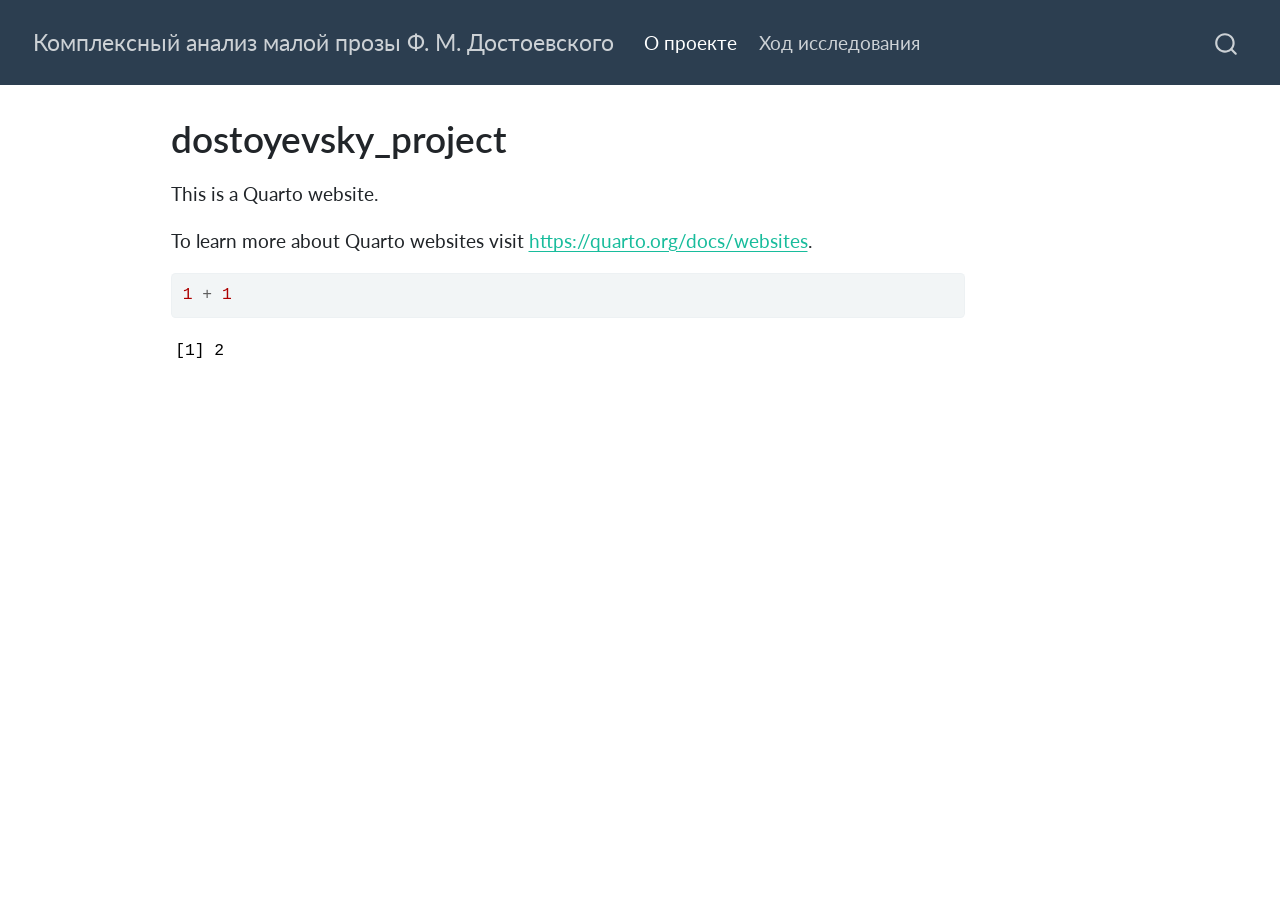
==== docs/index.html @ 0782aef2 "first commit" ====
<!DOCTYPE html>
<html xmlns="http://www.w3.org/1999/xhtml" lang="en" xml:lang="en"><head>

<meta charset="utf-8">
<meta name="generator" content="quarto-1.6.42">

<meta name="viewport" content="width=device-width, initial-scale=1.0, user-scalable=yes">


<title>dostoyevsky_project – Комплексный анализ малой прозы Ф. М. Достоевского</title>
<style>
code{white-space: pre-wrap;}
span.smallcaps{font-variant: small-caps;}
div.columns{display: flex; gap: min(4vw, 1.5em);}
div.column{flex: auto; overflow-x: auto;}
div.hanging-indent{margin-left: 1.5em; text-indent: -1.5em;}
ul.task-list{list-style: none;}
ul.task-list li input[type="checkbox"] {
  width: 0.8em;
  margin: 0 0.8em 0.2em -1em; /* quarto-specific, see https://github.com/quarto-dev/quarto-cli/issues/4556 */ 
  vertical-align: middle;
}
/* CSS for syntax highlighting */
pre > code.sourceCode { white-space: pre; position: relative; }
pre > code.sourceCode > span { line-height: 1.25; }
pre > code.sourceCode > span:empty { height: 1.2em; }
.sourceCode { overflow: visible; }
code.sourceCode > span { color: inherit; text-decoration: inherit; }
div.sourceCode { margin: 1em 0; }
pre.sourceCode { margin: 0; }
@media screen {
div.sourceCode { overflow: auto; }
}
@media print {
pre > code.sourceCode { white-space: pre-wrap; }
pre > code.sourceCode > span { display: inline-block; text-indent: -5em; padding-left: 5em; }
}
pre.numberSource code
  { counter-reset: source-line 0; }
pre.numberSource code > span
  { position: relative; left: -4em; counter-increment: source-line; }
pre.numberSource code > span > a:first-child::before
  { content: counter(source-line);
    position: relative; left: -1em; text-align: right; vertical-align: baseline;
    border: none; display: inline-block;
    -webkit-touch-callout: none; -webkit-user-select: none;
    -khtml-user-select: none; -moz-user-select: none;
    -ms-user-select: none; user-select: none;
    padding: 0 4px; width: 4em;
  }
pre.numberSource { margin-left: 3em;  padding-left: 4px; }
div.sourceCode
  {   }
@media screen {
pre > code.sourceCode > span > a:first-child::before { text-decoration: underline; }
}
</style>


<script src="site_libs/quarto-nav/quarto-nav.js"></script>
<script src="site_libs/quarto-nav/headroom.min.js"></script>
<script src="site_libs/clipboard/clipboard.min.js"></script>
<script src="site_libs/quarto-search/autocomplete.umd.js"></script>
<script src="site_libs/quarto-search/fuse.min.js"></script>
<script src="site_libs/quarto-search/quarto-search.js"></script>
<meta name="quarto:offset" content="./">
<script src="site_libs/quarto-html/quarto.js"></script>
<script src="site_libs/quarto-html/popper.min.js"></script>
<script src="site_libs/quarto-html/tippy.umd.min.js"></script>
<script src="site_libs/quarto-html/anchor.min.js"></script>
<link href="site_libs/quarto-html/tippy.css" rel="stylesheet">
<link href="site_libs/quarto-html/quarto-syntax-highlighting-2f5df379a58b258e96c21c0638c20c03.css" rel="stylesheet" id="quarto-text-highlighting-styles">
<script src="site_libs/bootstrap/bootstrap.min.js"></script>
<link href="site_libs/bootstrap/bootstrap-icons.css" rel="stylesheet">
<link href="site_libs/bootstrap/bootstrap-54c4bc6af68d22b9c19d94e2631b019e.min.css" rel="stylesheet" append-hash="true" id="quarto-bootstrap" data-mode="light">
<script id="quarto-search-options" type="application/json">{
  "location": "navbar",
  "copy-button": false,
  "collapse-after": 3,
  "panel-placement": "end",
  "type": "overlay",
  "limit": 50,
  "keyboard-shortcut": [
    "f",
    "/",
    "s"
  ],
  "show-item-context": false,
  "language": {
    "search-no-results-text": "No results",
    "search-matching-documents-text": "matching documents",
    "search-copy-link-title": "Copy link to search",
    "search-hide-matches-text": "Hide additional matches",
    "search-more-match-text": "more match in this document",
    "search-more-matches-text": "more matches in this document",
    "search-clear-button-title": "Clear",
    "search-text-placeholder": "",
    "search-detached-cancel-button-title": "Cancel",
    "search-submit-button-title": "Submit",
    "search-label": "Search"
  }
}</script>


<link rel="stylesheet" href="styles.css">
</head>

<body class="nav-fixed">

<div id="quarto-search-results"></div>
  <header id="quarto-header" class="headroom fixed-top">
    <nav class="navbar navbar-expand-lg " data-bs-theme="dark">
      <div class="navbar-container container-fluid">
      <div class="navbar-brand-container mx-auto">
    <a class="navbar-brand" href="./index.html">
    <span class="navbar-title">Комплексный анализ малой прозы Ф. М. Достоевского</span>
    </a>
  </div>
            <div id="quarto-search" class="" title="Search"></div>
          <button class="navbar-toggler" type="button" data-bs-toggle="collapse" data-bs-target="#navbarCollapse" aria-controls="navbarCollapse" role="menu" aria-expanded="false" aria-label="Toggle navigation" onclick="if (window.quartoToggleHeadroom) { window.quartoToggleHeadroom(); }">
  <span class="navbar-toggler-icon"></span>
</button>
          <div class="collapse navbar-collapse" id="navbarCollapse">
            <ul class="navbar-nav navbar-nav-scroll me-auto">
  <li class="nav-item">
    <a class="nav-link active" href="./index.html" aria-current="page"> 
<span class="menu-text">О проекте</span></a>
  </li>  
  <li class="nav-item">
    <a class="nav-link" href="./about.html"> 
<span class="menu-text">Ход исследования</span></a>
  </li>  
</ul>
          </div> <!-- /navcollapse -->
            <div class="quarto-navbar-tools">
</div>
      </div> <!-- /container-fluid -->
    </nav>
</header>
<!-- content -->
<div id="quarto-content" class="quarto-container page-columns page-rows-contents page-layout-article page-navbar">
<!-- sidebar -->
<!-- margin-sidebar -->
    <div id="quarto-margin-sidebar" class="sidebar margin-sidebar zindex-bottom">
        
    </div>
<!-- main -->
<main class="content" id="quarto-document-content">

<header id="title-block-header" class="quarto-title-block default">
<div class="quarto-title">
<h1 class="title">dostoyevsky_project</h1>
</div>



<div class="quarto-title-meta">

    
  
    
  </div>
  


</header>


<p>This is a Quarto website.</p>
<p>To learn more about Quarto websites visit <a href="https://quarto.org/docs/websites" class="uri">https://quarto.org/docs/websites</a>.</p>
<div class="cell">
<div class="sourceCode cell-code" id="cb1"><pre class="sourceCode r code-with-copy"><code class="sourceCode r"><span id="cb1-1"><a href="#cb1-1" aria-hidden="true" tabindex="-1"></a><span class="dv">1</span> <span class="sc">+</span> <span class="dv">1</span></span></code><button title="Copy to Clipboard" class="code-copy-button"><i class="bi"></i></button></pre></div>
<div class="cell-output cell-output-stdout">
<pre><code>[1] 2</code></pre>
</div>
</div>



</main> <!-- /main -->
<script id="quarto-html-after-body" type="application/javascript">
window.document.addEventListener("DOMContentLoaded", function (event) {
  const toggleBodyColorMode = (bsSheetEl) => {
    const mode = bsSheetEl.getAttribute("data-mode");
    const bodyEl = window.document.querySelector("body");
    if (mode === "dark") {
      bodyEl.classList.add("quarto-dark");
      bodyEl.classList.remove("quarto-light");
    } else {
      bodyEl.classList.add("quarto-light");
      bodyEl.classList.remove("quarto-dark");
    }
  }
  const toggleBodyColorPrimary = () => {
    const bsSheetEl = window.document.querySelector("link#quarto-bootstrap");
    if (bsSheetEl) {
      toggleBodyColorMode(bsSheetEl);
    }
  }
  toggleBodyColorPrimary();  
  const icon = "";
  const anchorJS = new window.AnchorJS();
  anchorJS.options = {
    placement: 'right',
    icon: icon
  };
  anchorJS.add('.anchored');
  const isCodeAnnotation = (el) => {
    for (const clz of el.classList) {
      if (clz.startsWith('code-annotation-')) {                     
        return true;
      }
    }
    return false;
  }
  const onCopySuccess = function(e) {
    // button target
    const button = e.trigger;
    // don't keep focus
    button.blur();
    // flash "checked"
    button.classList.add('code-copy-button-checked');
    var currentTitle = button.getAttribute("title");
    button.setAttribute("title", "Copied!");
    let tooltip;
    if (window.bootstrap) {
      button.setAttribute("data-bs-toggle", "tooltip");
      button.setAttribute("data-bs-placement", "left");
      button.setAttribute("data-bs-title", "Copied!");
      tooltip = new bootstrap.Tooltip(button, 
        { trigger: "manual", 
          customClass: "code-copy-button-tooltip",
          offset: [0, -8]});
      tooltip.show();    
    }
    setTimeout(function() {
      if (tooltip) {
        tooltip.hide();
        button.removeAttribute("data-bs-title");
        button.removeAttribute("data-bs-toggle");
        button.removeAttribute("data-bs-placement");
      }
      button.setAttribute("title", currentTitle);
      button.classList.remove('code-copy-button-checked');
    }, 1000);
    // clear code selection
    e.clearSelection();
  }
  const getTextToCopy = function(trigger) {
      const codeEl = trigger.previousElementSibling.cloneNode(true);
      for (const childEl of codeEl.children) {
        if (isCodeAnnotation(childEl)) {
          childEl.remove();
        }
      }
      return codeEl.innerText;
  }
  const clipboard = new window.ClipboardJS('.code-copy-button:not([data-in-quarto-modal])', {
    text: getTextToCopy
  });
  clipboard.on('success', onCopySuccess);
  if (window.document.getElementById('quarto-embedded-source-code-modal')) {
    const clipboardModal = new window.ClipboardJS('.code-copy-button[data-in-quarto-modal]', {
      text: getTextToCopy,
      container: window.document.getElementById('quarto-embedded-source-code-modal')
    });
    clipboardModal.on('success', onCopySuccess);
  }
    var localhostRegex = new RegExp(/^(?:http|https):\/\/localhost\:?[0-9]*\//);
    var mailtoRegex = new RegExp(/^mailto:/);
      var filterRegex = new RegExp('/' + window.location.host + '/');
    var isInternal = (href) => {
        return filterRegex.test(href) || localhostRegex.test(href) || mailtoRegex.test(href);
    }
    // Inspect non-navigation links and adorn them if external
 	var links = window.document.querySelectorAll('a[href]:not(.nav-link):not(.navbar-brand):not(.toc-action):not(.sidebar-link):not(.sidebar-item-toggle):not(.pagination-link):not(.no-external):not([aria-hidden]):not(.dropdown-item):not(.quarto-navigation-tool):not(.about-link)');
    for (var i=0; i<links.length; i++) {
      const link = links[i];
      if (!isInternal(link.href)) {
        // undo the damage that might have been done by quarto-nav.js in the case of
        // links that we want to consider external
        if (link.dataset.originalHref !== undefined) {
          link.href = link.dataset.originalHref;
        }
      }
    }
  function tippyHover(el, contentFn, onTriggerFn, onUntriggerFn) {
    const config = {
      allowHTML: true,
      maxWidth: 500,
      delay: 100,
      arrow: false,
      appendTo: function(el) {
          return el.parentElement;
      },
      interactive: true,
      interactiveBorder: 10,
      theme: 'quarto',
      placement: 'bottom-start',
    };
    if (contentFn) {
      config.content = contentFn;
    }
    if (onTriggerFn) {
      config.onTrigger = onTriggerFn;
    }
    if (onUntriggerFn) {
      config.onUntrigger = onUntriggerFn;
    }
    window.tippy(el, config); 
  }
  const noterefs = window.document.querySelectorAll('a[role="doc-noteref"]');
  for (var i=0; i<noterefs.length; i++) {
    const ref = noterefs[i];
    tippyHover(ref, function() {
      // use id or data attribute instead here
      let href = ref.getAttribute('data-footnote-href') || ref.getAttribute('href');
      try { href = new URL(href).hash; } catch {}
      const id = href.replace(/^#\/?/, "");
      const note = window.document.getElementById(id);
      if (note) {
        return note.innerHTML;
      } else {
        return "";
      }
    });
  }
  const xrefs = window.document.querySelectorAll('a.quarto-xref');
  const processXRef = (id, note) => {
    // Strip column container classes
    const stripColumnClz = (el) => {
      el.classList.remove("page-full", "page-columns");
      if (el.children) {
        for (const child of el.children) {
          stripColumnClz(child);
        }
      }
    }
    stripColumnClz(note)
    if (id === null || id.startsWith('sec-')) {
      // Special case sections, only their first couple elements
      const container = document.createElement("div");
      if (note.children && note.children.length > 2) {
        container.appendChild(note.children[0].cloneNode(true));
        for (let i = 1; i < note.children.length; i++) {
          const child = note.children[i];
          if (child.tagName === "P" && child.innerText === "") {
            continue;
          } else {
            container.appendChild(child.cloneNode(true));
            break;
          }
        }
        if (window.Quarto?.typesetMath) {
          window.Quarto.typesetMath(container);
        }
        return container.innerHTML
      } else {
        if (window.Quarto?.typesetMath) {
          window.Quarto.typesetMath(note);
        }
        return note.innerHTML;
      }
    } else {
      // Remove any anchor links if they are present
      const anchorLink = note.querySelector('a.anchorjs-link');
      if (anchorLink) {
        anchorLink.remove();
      }
      if (window.Quarto?.typesetMath) {
        window.Quarto.typesetMath(note);
      }
      if (note.classList.contains("callout")) {
        return note.outerHTML;
      } else {
        return note.innerHTML;
      }
    }
  }
  for (var i=0; i<xrefs.length; i++) {
    const xref = xrefs[i];
    tippyHover(xref, undefined, function(instance) {
      instance.disable();
      let url = xref.getAttribute('href');
      let hash = undefined; 
      if (url.startsWith('#')) {
        hash = url;
      } else {
        try { hash = new URL(url).hash; } catch {}
      }
      if (hash) {
        const id = hash.replace(/^#\/?/, "");
        const note = window.document.getElementById(id);
        if (note !== null) {
          try {
            const html = processXRef(id, note.cloneNode(true));
            instance.setContent(html);
          } finally {
            instance.enable();
            instance.show();
          }
        } else {
          // See if we can fetch this
          fetch(url.split('#')[0])
          .then(res => res.text())
          .then(html => {
            const parser = new DOMParser();
            const htmlDoc = parser.parseFromString(html, "text/html");
            const note = htmlDoc.getElementById(id);
            if (note !== null) {
              const html = processXRef(id, note);
              instance.setContent(html);
            } 
          }).finally(() => {
            instance.enable();
            instance.show();
          });
        }
      } else {
        // See if we can fetch a full url (with no hash to target)
        // This is a special case and we should probably do some content thinning / targeting
        fetch(url)
        .then(res => res.text())
        .then(html => {
          const parser = new DOMParser();
          const htmlDoc = parser.parseFromString(html, "text/html");
          const note = htmlDoc.querySelector('main.content');
          if (note !== null) {
            // This should only happen for chapter cross references
            // (since there is no id in the URL)
            // remove the first header
            if (note.children.length > 0 && note.children[0].tagName === "HEADER") {
              note.children[0].remove();
            }
            const html = processXRef(null, note);
            instance.setContent(html);
          } 
        }).finally(() => {
          instance.enable();
          instance.show();
        });
      }
    }, function(instance) {
    });
  }
      let selectedAnnoteEl;
      const selectorForAnnotation = ( cell, annotation) => {
        let cellAttr = 'data-code-cell="' + cell + '"';
        let lineAttr = 'data-code-annotation="' +  annotation + '"';
        const selector = 'span[' + cellAttr + '][' + lineAttr + ']';
        return selector;
      }
      const selectCodeLines = (annoteEl) => {
        const doc = window.document;
        const targetCell = annoteEl.getAttribute("data-target-cell");
        const targetAnnotation = annoteEl.getAttribute("data-target-annotation");
        const annoteSpan = window.document.querySelector(selectorForAnnotation(targetCell, targetAnnotation));
        const lines = annoteSpan.getAttribute("data-code-lines").split(",");
        const lineIds = lines.map((line) => {
          return targetCell + "-" + line;
        })
        let top = null;
        let height = null;
        let parent = null;
        if (lineIds.length > 0) {
            //compute the position of the single el (top and bottom and make a div)
            const el = window.document.getElementById(lineIds[0]);
            top = el.offsetTop;
            height = el.offsetHeight;
            parent = el.parentElement.parentElement;
          if (lineIds.length > 1) {
            const lastEl = window.document.getElementById(lineIds[lineIds.length - 1]);
            const bottom = lastEl.offsetTop + lastEl.offsetHeight;
            height = bottom - top;
          }
          if (top !== null && height !== null && parent !== null) {
            // cook up a div (if necessary) and position it 
            let div = window.document.getElementById("code-annotation-line-highlight");
            if (div === null) {
              div = window.document.createElement("div");
              div.setAttribute("id", "code-annotation-line-highlight");
              div.style.position = 'absolute';
              parent.appendChild(div);
            }
            div.style.top = top - 2 + "px";
            div.style.height = height + 4 + "px";
            div.style.left = 0;
            let gutterDiv = window.document.getElementById("code-annotation-line-highlight-gutter");
            if (gutterDiv === null) {
              gutterDiv = window.document.createElement("div");
              gutterDiv.setAttribute("id", "code-annotation-line-highlight-gutter");
              gutterDiv.style.position = 'absolute';
              const codeCell = window.document.getElementById(targetCell);
              const gutter = codeCell.querySelector('.code-annotation-gutter');
              gutter.appendChild(gutterDiv);
            }
            gutterDiv.style.top = top - 2 + "px";
            gutterDiv.style.height = height + 4 + "px";
          }
          selectedAnnoteEl = annoteEl;
        }
      };
      const unselectCodeLines = () => {
        const elementsIds = ["code-annotation-line-highlight", "code-annotation-line-highlight-gutter"];
        elementsIds.forEach((elId) => {
          const div = window.document.getElementById(elId);
          if (div) {
            div.remove();
          }
        });
        selectedAnnoteEl = undefined;
      };
        // Handle positioning of the toggle
    window.addEventListener(
      "resize",
      throttle(() => {
        elRect = undefined;
        if (selectedAnnoteEl) {
          selectCodeLines(selectedAnnoteEl);
        }
      }, 10)
    );
    function throttle(fn, ms) {
    let throttle = false;
    let timer;
      return (...args) => {
        if(!throttle) { // first call gets through
            fn.apply(this, args);
            throttle = true;
        } else { // all the others get throttled
            if(timer) clearTimeout(timer); // cancel #2
            timer = setTimeout(() => {
              fn.apply(this, args);
              timer = throttle = false;
            }, ms);
        }
      };
    }
      // Attach click handler to the DT
      const annoteDls = window.document.querySelectorAll('dt[data-target-cell]');
      for (const annoteDlNode of annoteDls) {
        annoteDlNode.addEventListener('click', (event) => {
          const clickedEl = event.target;
          if (clickedEl !== selectedAnnoteEl) {
            unselectCodeLines();
            const activeEl = window.document.querySelector('dt[data-target-cell].code-annotation-active');
            if (activeEl) {
              activeEl.classList.remove('code-annotation-active');
            }
            selectCodeLines(clickedEl);
            clickedEl.classList.add('code-annotation-active');
          } else {
            // Unselect the line
            unselectCodeLines();
            clickedEl.classList.remove('code-annotation-active');
          }
        });
      }
  const findCites = (el) => {
    const parentEl = el.parentElement;
    if (parentEl) {
      const cites = parentEl.dataset.cites;
      if (cites) {
        return {
          el,
          cites: cites.split(' ')
        };
      } else {
        return findCites(el.parentElement)
      }
    } else {
      return undefined;
    }
  };
  var bibliorefs = window.document.querySelectorAll('a[role="doc-biblioref"]');
  for (var i=0; i<bibliorefs.length; i++) {
    const ref = bibliorefs[i];
    const citeInfo = findCites(ref);
    if (citeInfo) {
      tippyHover(citeInfo.el, function() {
        var popup = window.document.createElement('div');
        citeInfo.cites.forEach(function(cite) {
          var citeDiv = window.document.createElement('div');
          citeDiv.classList.add('hanging-indent');
          citeDiv.classList.add('csl-entry');
          var biblioDiv = window.document.getElementById('ref-' + cite);
          if (biblioDiv) {
            citeDiv.innerHTML = biblioDiv.innerHTML;
          }
          popup.appendChild(citeDiv);
        });
        return popup.innerHTML;
      });
    }
  }
});
</script>
</div> <!-- /content -->




</body></html>
---- docs/site_libs/quarto-html/tippy.css ----
.tippy-box[data-animation=fade][data-state=hidden]{opacity:0}[data-tippy-root]{max-width:calc(100vw - 10px)}.tippy-box{position:relative;background-color:#333;color:#fff;border-radius:4px;font-size:14px;line-height:1.4;white-space:normal;outline:0;transition-property:transform,visibility,opacity}.tippy-box[data-placement^=top]>.tippy-arrow{bottom:0}.tippy-box[data-placement^=top]>.tippy-arrow:before{bottom:-7px;left:0;border-width:8px 8px 0;border-top-color:initial;transform-origin:center top}.tippy-box[data-placement^=bottom]>.tippy-arrow{top:0}.tippy-box[data-placement^=bottom]>.tippy-arrow:before{top:-7px;left:0;border-width:0 8px 8px;border-bottom-color:initial;transform-origin:center bottom}.tippy-box[data-placement^=left]>.tippy-arrow{right:0}.tippy-box[data-placement^=left]>.tippy-arrow:before{border-width:8px 0 8px 8px;border-left-color:initial;right:-7px;transform-origin:center left}.tippy-box[data-placement^=right]>.tippy-arrow{left:0}.tippy-box[data-placement^=right]>.tippy-arrow:before{left:-7px;border-width:8px 8px 8px 0;border-right-color:initial;transform-origin:center right}.tippy-box[data-inertia][data-state=visible]{transition-timing-function:cubic-bezier(.54,1.5,.38,1.11)}.tippy-arrow{width:16px;height:16px;color:#333}.tippy-arrow:before{content:"";position:absolute;border-color:transparent;border-style:solid}.tippy-content{position:relative;padding:5px 9px;z-index:1}
---- docs/site_libs/quarto-html/quarto-syntax-highlighting-2f5df379a58b258e96c21c0638c20c03.css ----
/* quarto syntax highlight colors */
:root {
  --quarto-hl-ot-color: #003B4F;
  --quarto-hl-at-color: #657422;
  --quarto-hl-ss-color: #20794D;
  --quarto-hl-an-color: #5E5E5E;
  --quarto-hl-fu-color: #4758AB;
  --quarto-hl-st-color: #20794D;
  --quarto-hl-cf-color: #003B4F;
  --quarto-hl-op-color: #5E5E5E;
  --quarto-hl-er-color: #AD0000;
  --quarto-hl-bn-color: #AD0000;
  --quarto-hl-al-color: #AD0000;
  --quarto-hl-va-color: #111111;
  --quarto-hl-bu-color: inherit;
  --quarto-hl-ex-color: inherit;
  --quarto-hl-pp-color: #AD0000;
  --quarto-hl-in-color: #5E5E5E;
  --quarto-hl-vs-color: #20794D;
  --quarto-hl-wa-color: #5E5E5E;
  --quarto-hl-do-color: #5E5E5E;
  --quarto-hl-im-color: #00769E;
  --quarto-hl-ch-color: #20794D;
  --quarto-hl-dt-color: #AD0000;
  --quarto-hl-fl-color: #AD0000;
  --quarto-hl-co-color: #5E5E5E;
  --quarto-hl-cv-color: #5E5E5E;
  --quarto-hl-cn-color: #8f5902;
  --quarto-hl-sc-color: #5E5E5E;
  --quarto-hl-dv-color: #AD0000;
  --quarto-hl-kw-color: #003B4F;
}

/* other quarto variables */
:root {
  --quarto-font-monospace: SFMono-Regular, Menlo, Monaco, Consolas, "Liberation Mono", "Courier New", monospace;
}

pre > code.sourceCode > span {
  color: #003B4F;
}

code span {
  color: #003B4F;
}

code.sourceCode > span {
  color: #003B4F;
}

div.sourceCode,
div.sourceCode pre.sourceCode {
  color: #003B4F;
}

code span.ot {
  color: #003B4F;
  font-style: inherit;
}

code span.at {
  color: #657422;
  font-style: inherit;
}

code span.ss {
  color: #20794D;
  font-style: inherit;
}

code span.an {
  color: #5E5E5E;
  font-style: inherit;
}

code span.fu {
  color: #4758AB;
  font-style: inherit;
}

code span.st {
  color: #20794D;
  font-style: inherit;
}

code span.cf {
  color: #003B4F;
  font-weight: bold;
  font-style: inherit;
}

code span.op {
  color: #5E5E5E;
  font-style: inherit;
}

code span.er {
  color: #AD0000;
  font-style: inherit;
}

code span.bn {
  color: #AD0000;
  font-style: inherit;
}

code span.al {
  color: #AD0000;
  font-style: inherit;
}

code span.va {
  color: #111111;
  font-style: inherit;
}

code span.bu {
  font-style: inherit;
}

code span.ex {
  font-style: inherit;
}

code span.pp {
  color: #AD0000;
  font-style: inherit;
}

code span.in {
  color: #5E5E5E;
  font-style: inherit;
}

code span.vs {
  color: #20794D;
  font-style: inherit;
}

code span.wa {
  color: #5E5E5E;
  font-style: italic;
}

code span.do {
  color: #5E5E5E;
  font-style: italic;
}

code span.im {
  color: #00769E;
  font-style: inherit;
}

code span.ch {
  color: #20794D;
  font-style: inherit;
}

code span.dt {
  color: #AD0000;
  font-style: inherit;
}

code span.fl {
  color: #AD0000;
  font-style: inherit;
}

code span.co {
  color: #5E5E5E;
  font-style: inherit;
}

code span.cv {
  color: #5E5E5E;
  font-style: italic;
}

code span.cn {
  color: #8f5902;
  font-style: inherit;
}

code span.sc {
  color: #5E5E5E;
  font-style: inherit;
}

code span.dv {
  color: #AD0000;
  font-style: inherit;
}

code span.kw {
  color: #003B4F;
  font-weight: bold;
  font-style: inherit;
}

.prevent-inlining {
  content: "</";
}

/*# sourceMappingURL=35eb38a806ee71ea6d2563be2308c832.css.map */
---- docs/styles.css ----
/* css styles */
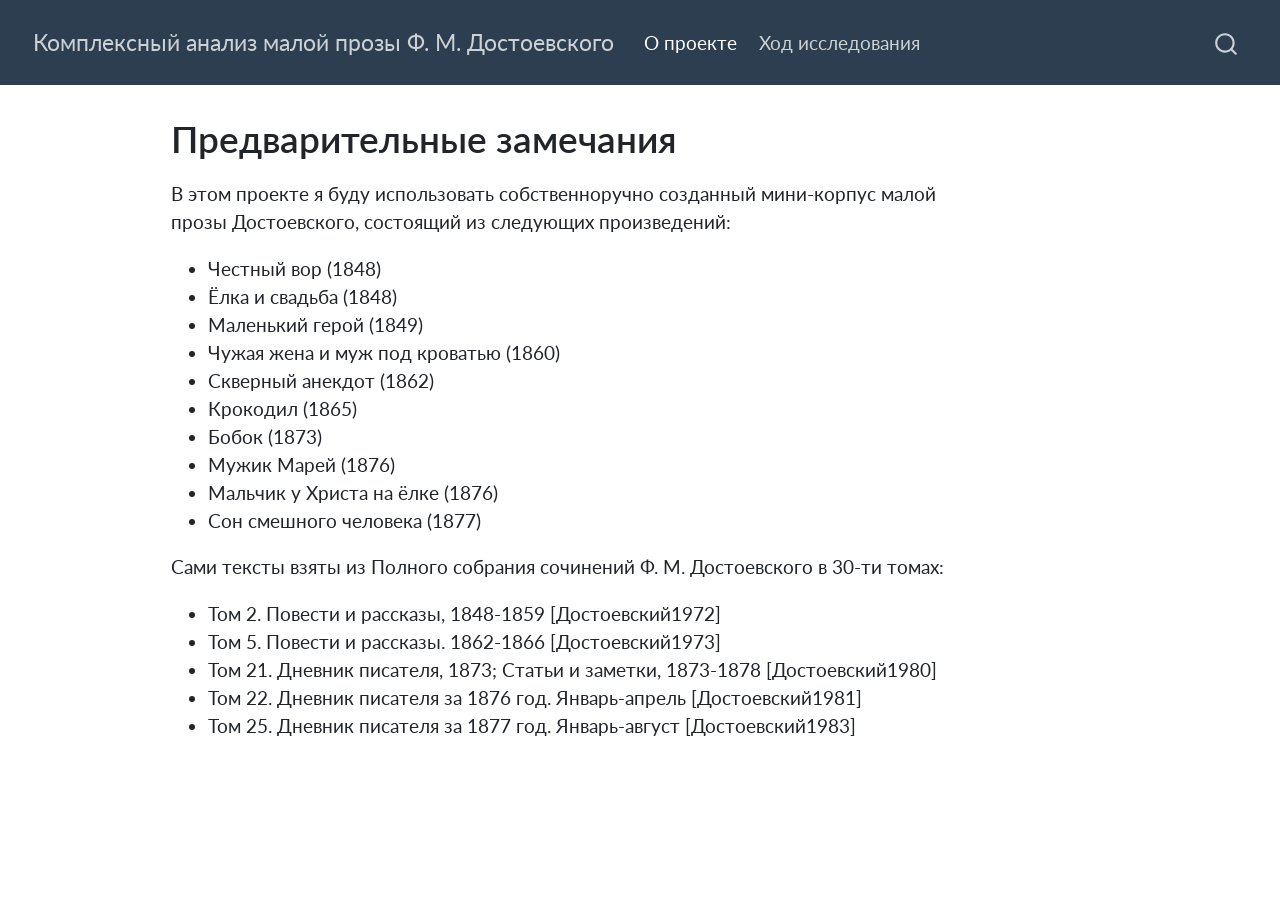
==== commit 7075431a: "sec commit" ====
--- a/docs/index.html
+++ b/docs/index.html
@@ -7,7 +7,7 @@
 <meta name="viewport" content="width=device-width, initial-scale=1.0, user-scalable=yes">
 
 
-<title>dostoyevsky_project – Комплексный анализ малой прозы Ф. М. Достоевского</title>
+<title>Предварительные замечания – Комплексный анализ малой прозы Ф. М. Достоевского</title>
 <style>
 code{white-space: pre-wrap;}
 span.smallcaps{font-variant: small-caps;}
@@ -19,40 +19,6 @@
   width: 0.8em;
   margin: 0 0.8em 0.2em -1em; /* quarto-specific, see https://github.com/quarto-dev/quarto-cli/issues/4556 */ 
   vertical-align: middle;
-}
-/* CSS for syntax highlighting */
-pre > code.sourceCode { white-space: pre; position: relative; }
-pre > code.sourceCode > span { line-height: 1.25; }
-pre > code.sourceCode > span:empty { height: 1.2em; }
-.sourceCode { overflow: visible; }
-code.sourceCode > span { color: inherit; text-decoration: inherit; }
-div.sourceCode { margin: 1em 0; }
-pre.sourceCode { margin: 0; }
-@media screen {
-div.sourceCode { overflow: auto; }
-}
-@media print {
-pre > code.sourceCode { white-space: pre-wrap; }
-pre > code.sourceCode > span { display: inline-block; text-indent: -5em; padding-left: 5em; }
-}
-pre.numberSource code
-  { counter-reset: source-line 0; }
-pre.numberSource code > span
-  { position: relative; left: -4em; counter-increment: source-line; }
-pre.numberSource code > span > a:first-child::before
-  { content: counter(source-line);
-    position: relative; left: -1em; text-align: right; vertical-align: baseline;
-    border: none; display: inline-block;
-    -webkit-touch-callout: none; -webkit-user-select: none;
-    -khtml-user-select: none; -moz-user-select: none;
-    -ms-user-select: none; user-select: none;
-    padding: 0 4px; width: 4em;
-  }
-pre.numberSource { margin-left: 3em;  padding-left: 4px; }
-div.sourceCode
-  {   }
-@media screen {
-pre > code.sourceCode > span > a:first-child::before { text-decoration: underline; }
 }
 </style>
 
@@ -149,7 +115,7 @@
 
 <header id="title-block-header" class="quarto-title-block default">
 <div class="quarto-title">
-<h1 class="title">dostoyevsky_project</h1>
+<h1 class="title">Предварительные замечания</h1>
 </div>
 
 
@@ -166,14 +132,27 @@
 </header>
 
 
-<p>This is a Quarto website.</p>
-<p>To learn more about Quarto websites visit <a href="https://quarto.org/docs/websites" class="uri">https://quarto.org/docs/websites</a>.</p>
-<div class="cell">
-<div class="sourceCode cell-code" id="cb1"><pre class="sourceCode r code-with-copy"><code class="sourceCode r"><span id="cb1-1"><a href="#cb1-1" aria-hidden="true" tabindex="-1"></a><span class="dv">1</span> <span class="sc">+</span> <span class="dv">1</span></span></code><button title="Copy to Clipboard" class="code-copy-button"><i class="bi"></i></button></pre></div>
-<div class="cell-output cell-output-stdout">
-<pre><code>[1] 2</code></pre>
-</div>
-</div>
+<p>В этом проекте я буду использовать собственноручно созданный мини-корпус малой прозы Достоевского, состоящий из следующих произведений:</p>
+<ul>
+<li>Честный вор (1848)</li>
+<li>Ёлка и свадьба (1848)</li>
+<li>Маленький герой (1849)</li>
+<li>Чужая жена и муж под кроватью (1860)</li>
+<li>Скверный анекдот (1862)</li>
+<li>Крокодил (1865)</li>
+<li>Бобок (1873)</li>
+<li>Мужик Марей (1876)</li>
+<li>Мальчик у Христа на ёлке (1876)</li>
+<li>Сон смешного человека (1877)</li>
+</ul>
+<p>Сами тексты взяты из Полного собрания сочинений Ф. М. Достоевского в 30-ти томах:</p>
+<ul>
+<li>Том 2. Повести и рассказы, 1848-1859 [Достоевский1972]</li>
+<li>Том 5. Повести и рассказы. 1862-1866 [Достоевский1973]</li>
+<li>Том 21. Дневник писателя, 1873; Статьи и заметки, 1873-1878 [Достоевский1980]</li>
+<li>Том 22. Дневник писателя за 1876 год. Январь-апрель [Достоевский1981]</li>
+<li>Том 25. Дневник писателя за 1877 год. Январь-август [Достоевский1983]</li>
+</ul>
 
 
 
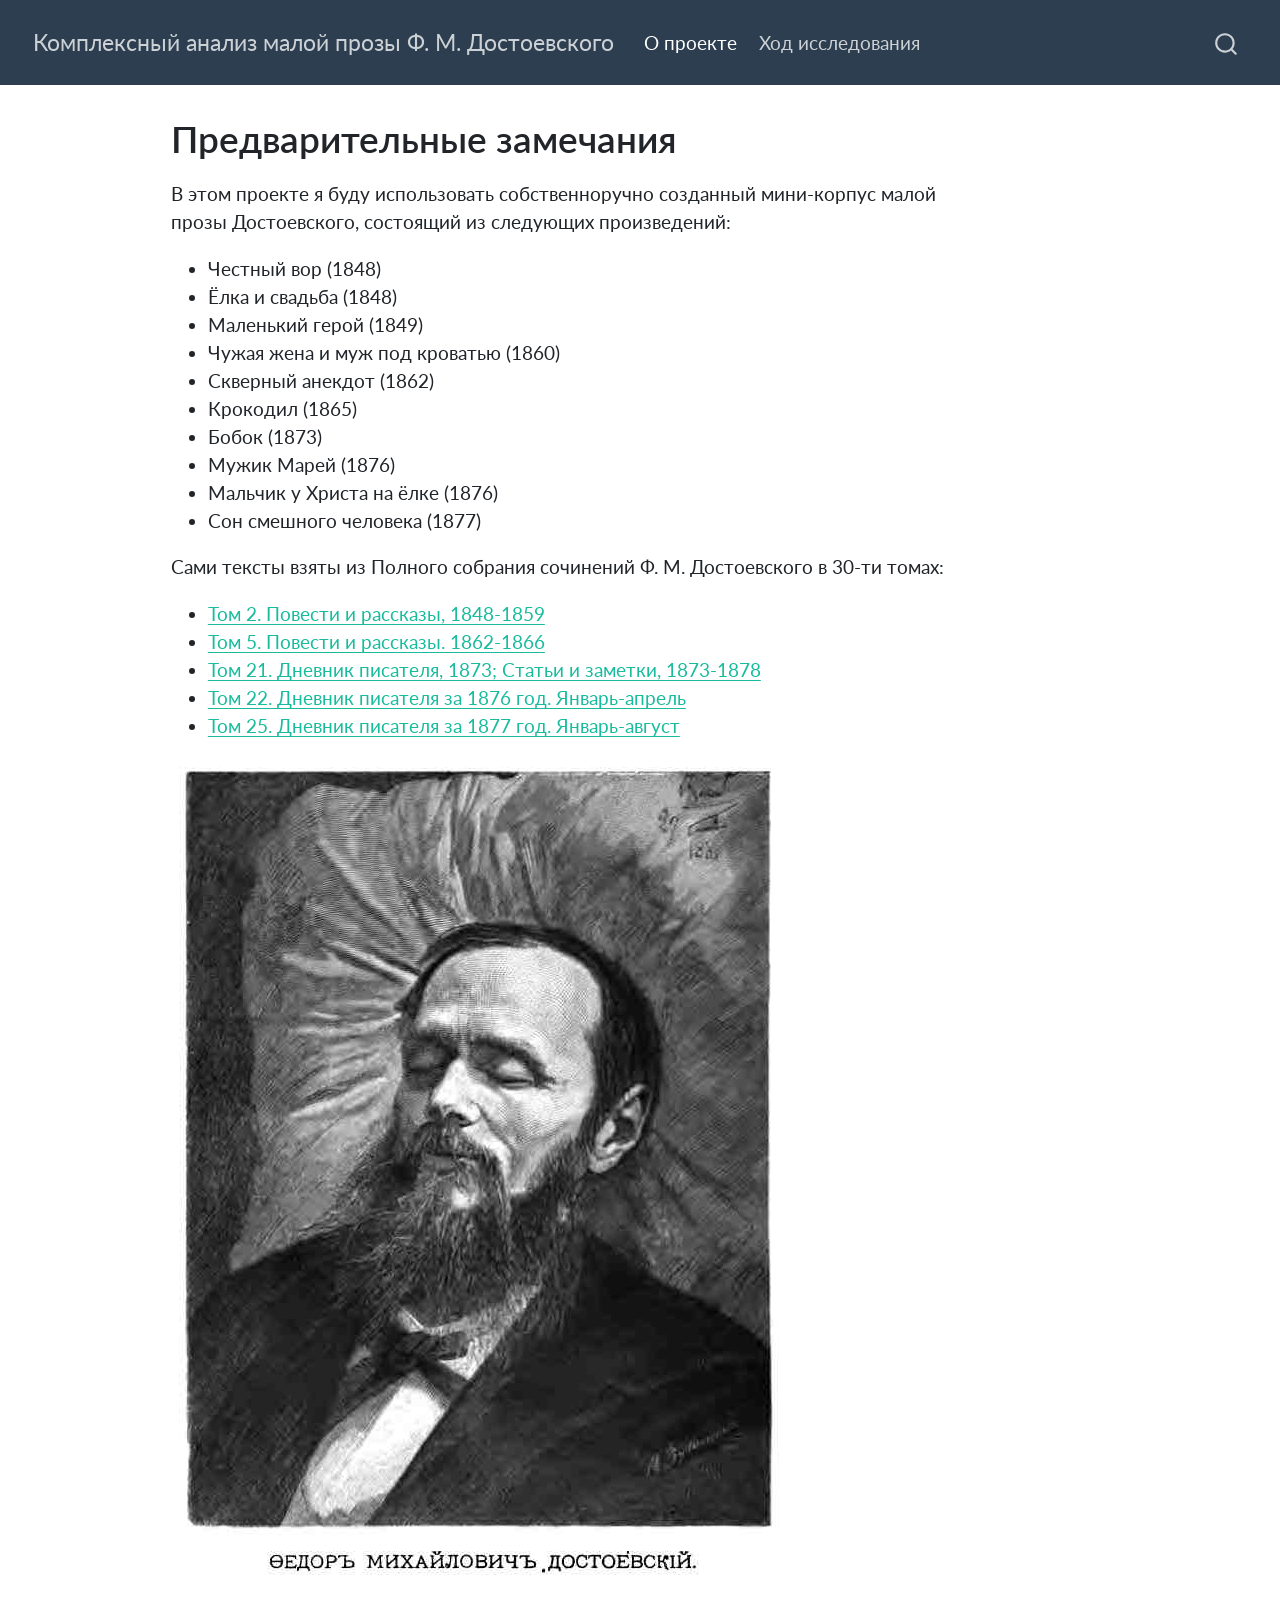
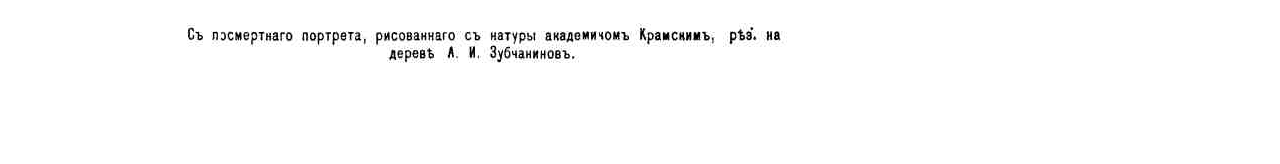
==== commit e1b198fc: "попыточка" ====
--- a/docs/index.html
+++ b/docs/index.html
@@ -147,12 +147,13 @@
 </ul>
 <p>Сами тексты взяты из Полного собрания сочинений Ф. М. Достоевского в 30-ти томах:</p>
 <ul>
-<li>Том 2. Повести и рассказы, 1848-1859 [Достоевский1972]</li>
-<li>Том 5. Повести и рассказы. 1862-1866 [Достоевский1973]</li>
-<li>Том 21. Дневник писателя, 1873; Статьи и заметки, 1873-1878 [Достоевский1980]</li>
-<li>Том 22. Дневник писателя за 1876 год. Январь-апрель [Достоевский1981]</li>
-<li>Том 25. Дневник писателя за 1877 год. Январь-август [Достоевский1983]</li>
+<li><a href="https://russian-literature.org/tom/409216">Том 2. Повести и рассказы, 1848-1859</a></li>
+<li><a href="https://russian-literature.org/tom/409686">Том 5. Повести и рассказы. 1862-1866</a></li>
+<li><a href="https://russian-literature.org/tom/416405">Том 21. Дневник писателя, 1873; Статьи и заметки, 1873-1878</a></li>
+<li><a href="https://russian-literature.org/tom/416464">Том 22. Дневник писателя за 1876 год. Январь-апрель</a></li>
+<li><a href="https://russian-literature.org/tom/416515">Том 25. Дневник писателя за 1877 год. Январь-август</a></li>
 </ul>
+<p><img src="./images/1.jpg" class="img-fluid"></p>
 
 
 
